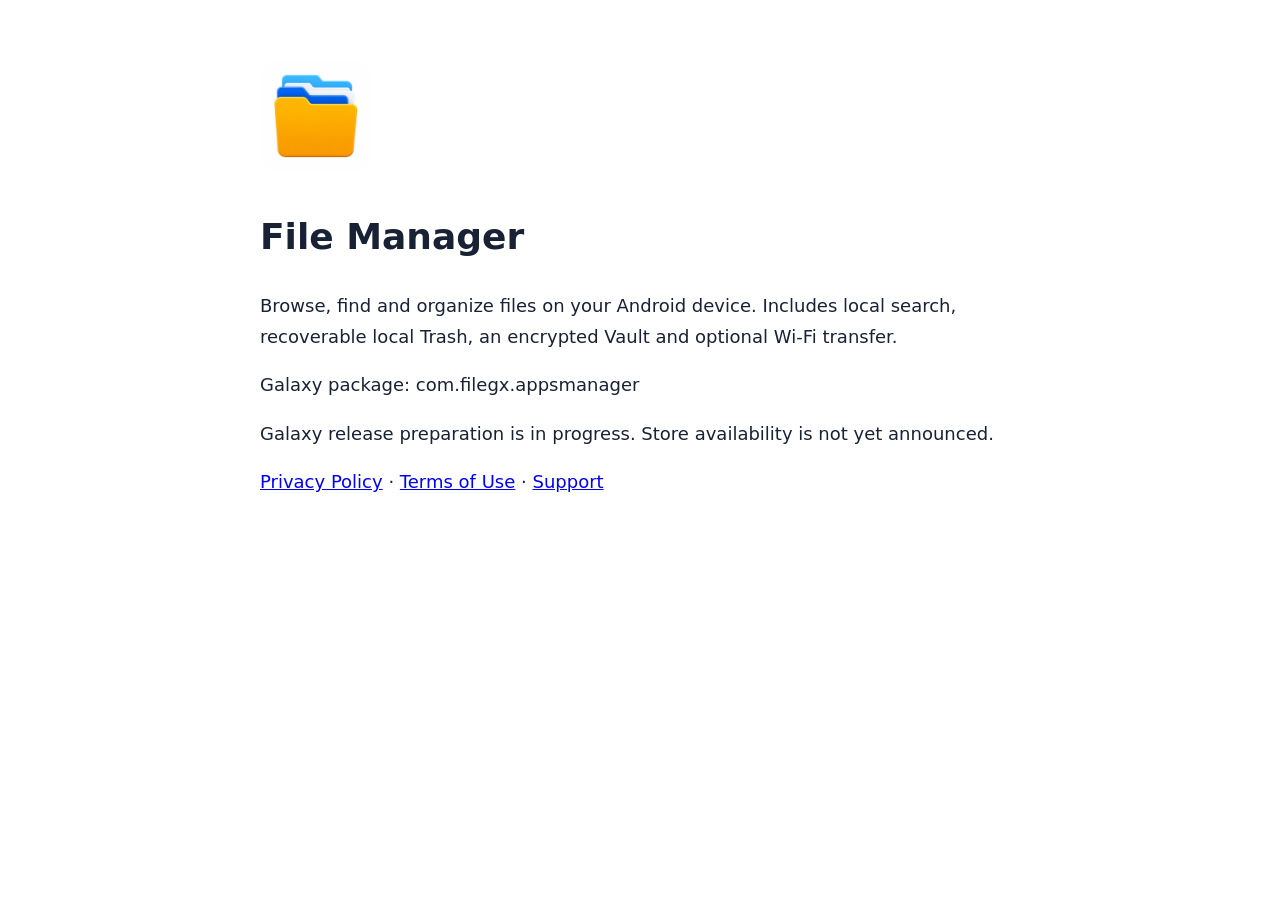
==== site/index.html @ 637db8e2 "Prepare File Manager Galaxy signed control data and legal pages" ====
<!doctype html><html lang="en"><meta charset="utf-8"><meta name="viewport" content="width=device-width"><title>File Manager</title><style>body{font:18px/1.7 system-ui;max-width:760px;margin:60px auto;padding:0 24px;color:#182234}img{width:112px;border-radius:24px}</style><main><img src="icon.png" alt="File Manager icon"><h1>File Manager</h1><p>Browse, find and organize files on your Android device. Includes local search, recoverable local Trash, an encrypted Vault and optional Wi-Fi transfer.</p><p>Galaxy package: com.filegx.appsmanager</p><p>Galaxy release preparation is in progress. Store availability is not yet announced.</p><p><a href="privacy.html">Privacy Policy</a> · <a href="terms.html">Terms of Use</a> · <a href="mailto:chennoufo11@gmail.com">Support</a></p></main></html>
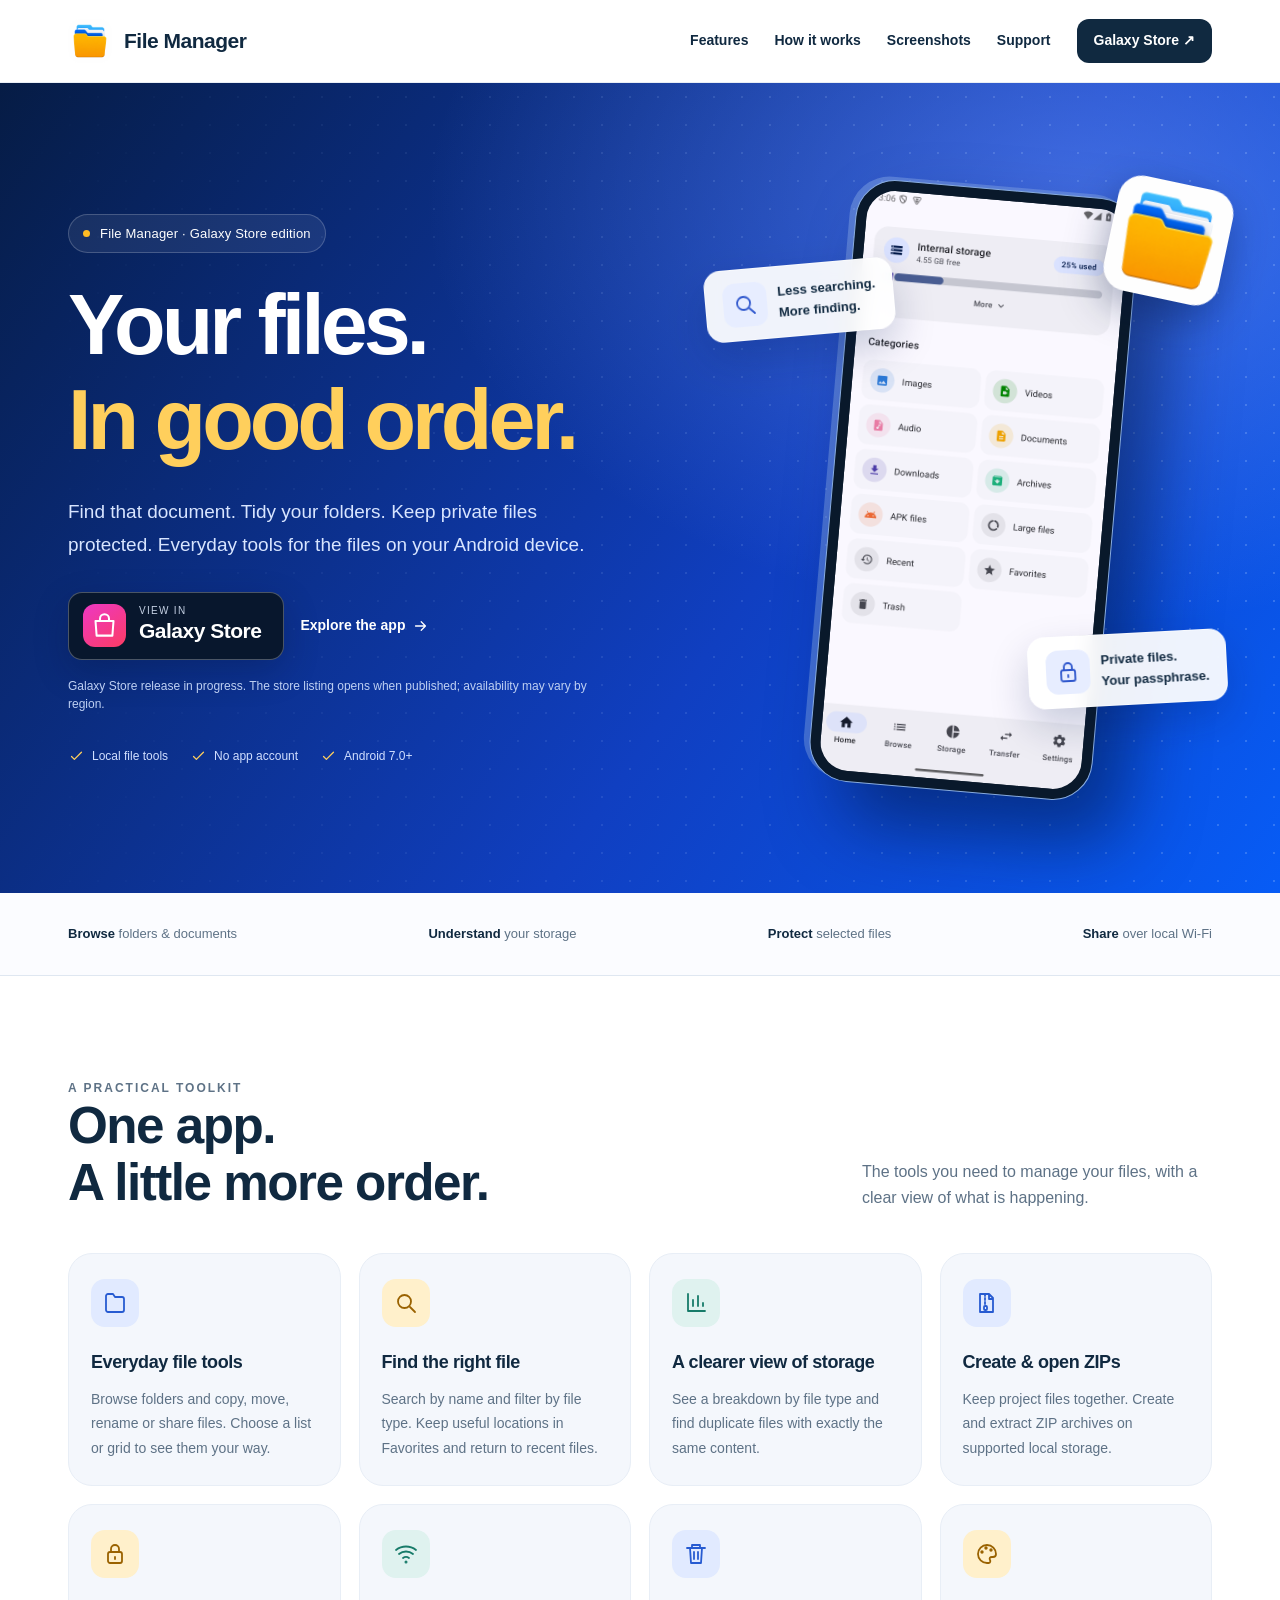
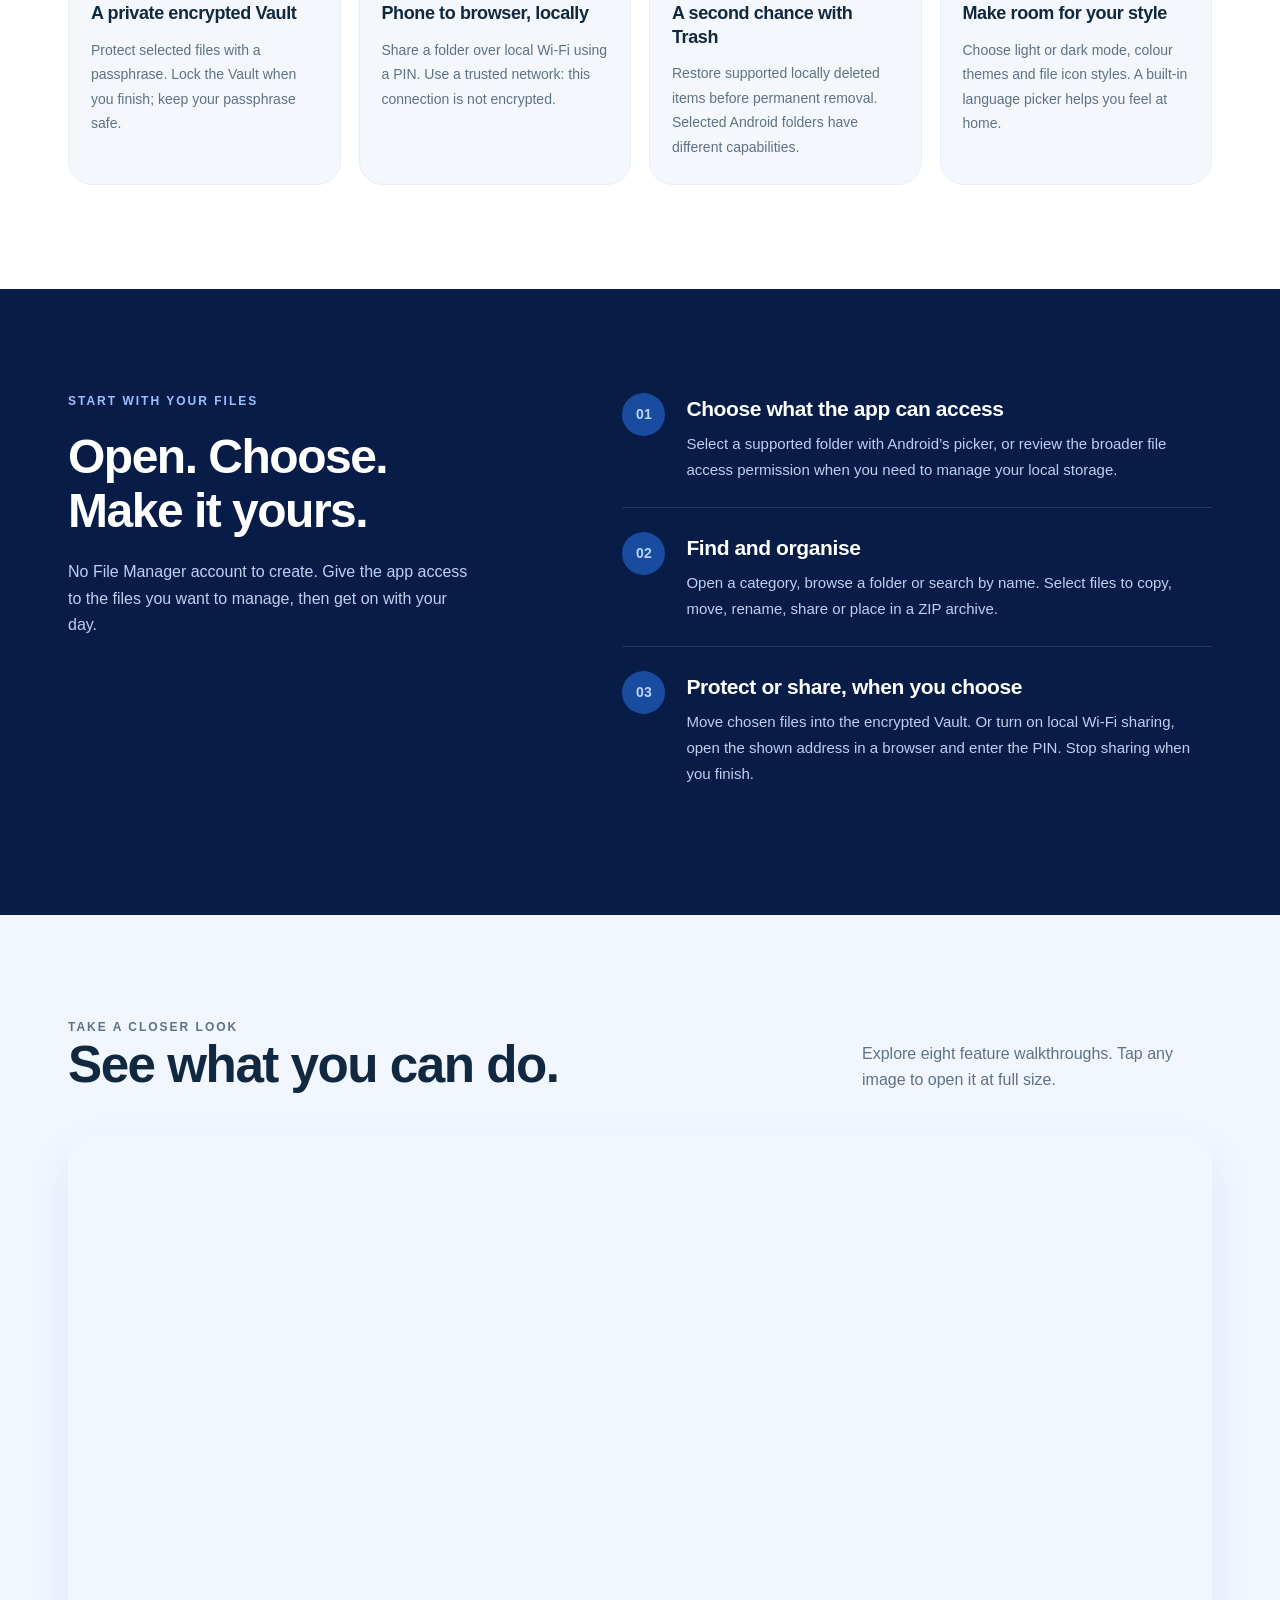
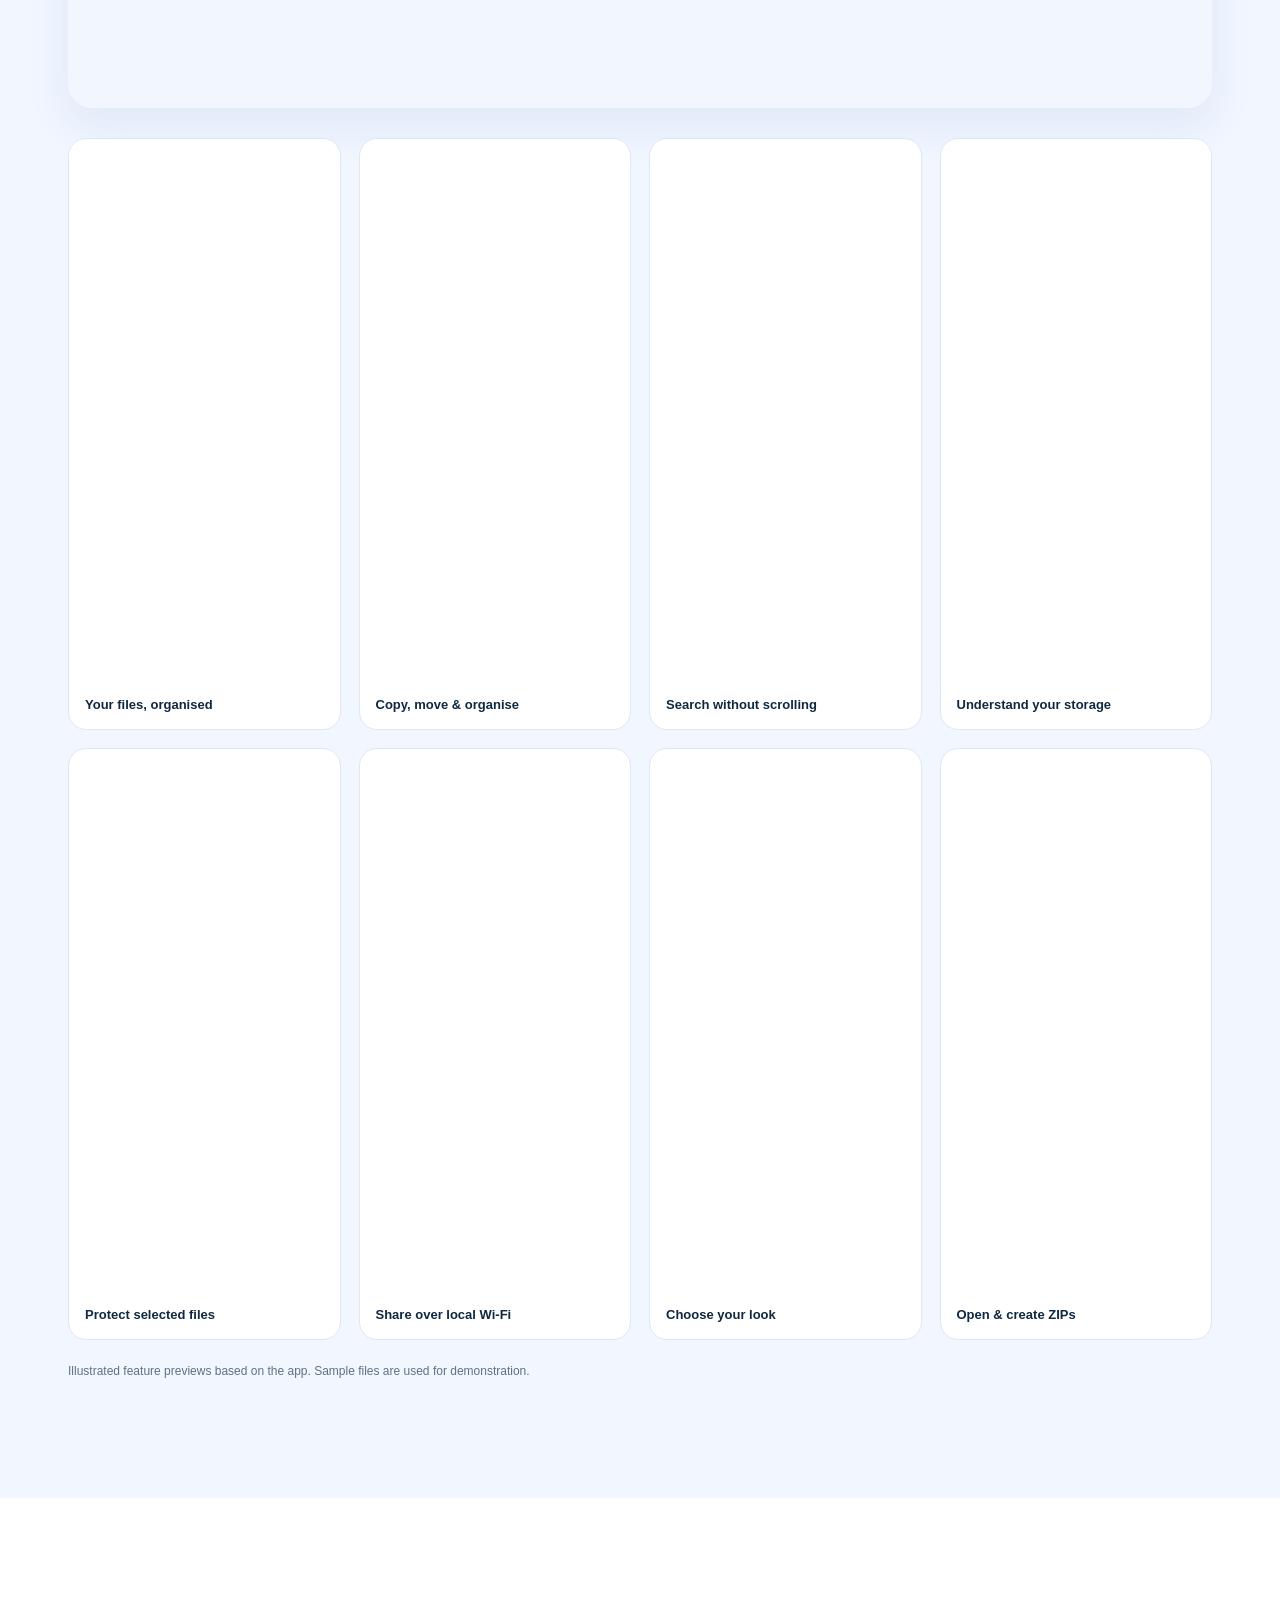
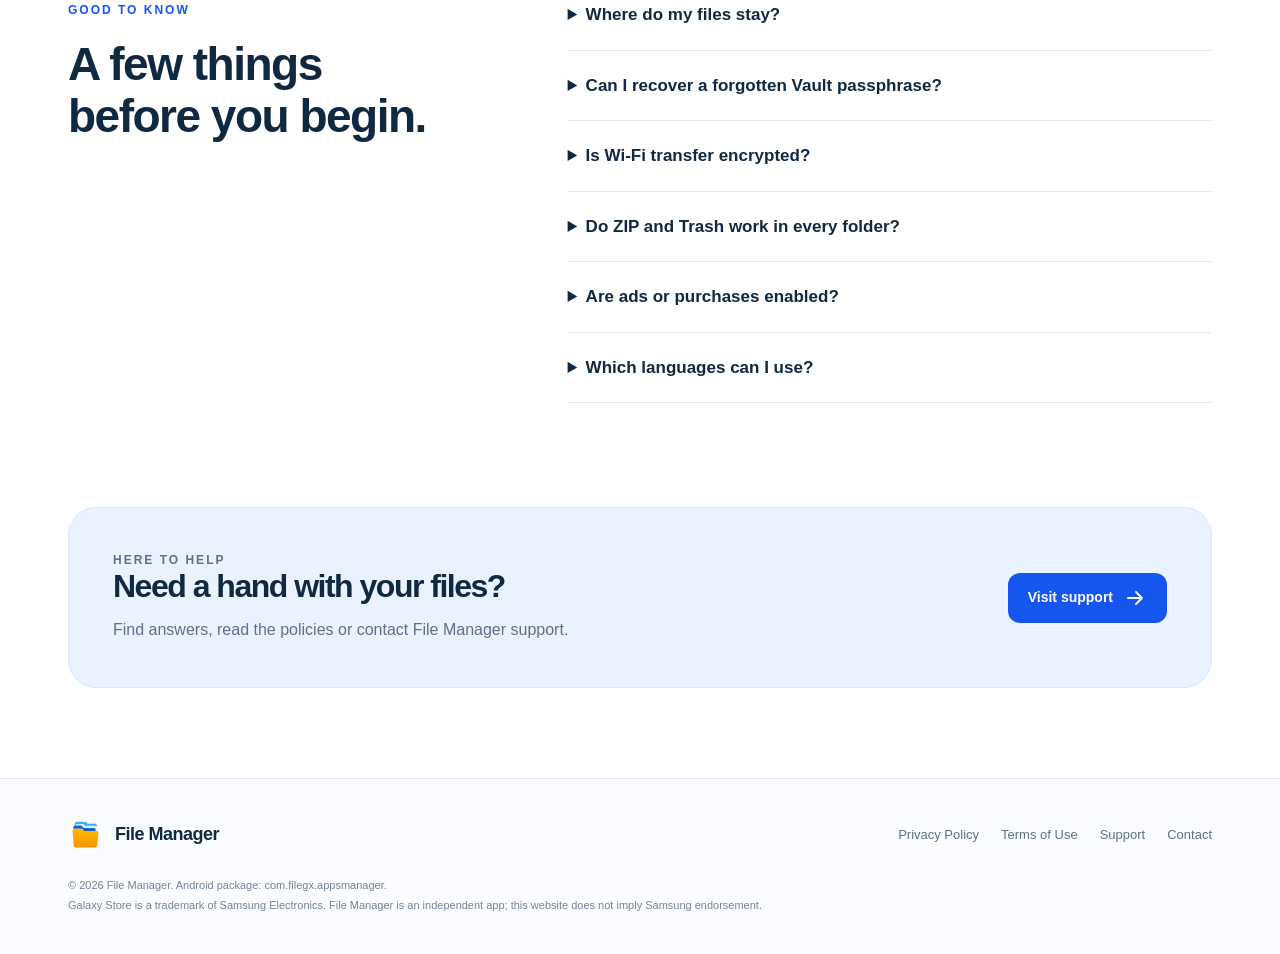
==== commit 009aa95e: "Build File Manager product landing page, screenshot gallery and support" ====
--- a/site/index.html
+++ b/site/index.html
@@ -1 +1,18 @@
-<!doctype html><html lang="en"><meta charset="utf-8"><meta name="viewport" content="width=device-width"><title>File Manager</title><style>body{font:18px/1.7 system-ui;max-width:760px;margin:60px auto;padding:0 24px;color:#182234}img{width:112px;border-radius:24px}</style><main><img src="icon.png" alt="File Manager icon"><h1>File Manager</h1><p>Browse, find and organize files on your Android device. Includes local search, recoverable local Trash, an encrypted Vault and optional Wi-Fi transfer.</p><p>Galaxy package: com.filegx.appsmanager</p><p>Galaxy release preparation is in progress. Store availability is not yet announced.</p><p><a href="privacy.html">Privacy Policy</a> · <a href="terms.html">Terms of Use</a> · <a href="mailto:chennoufo11@gmail.com">Support</a></p></main></html>+<!doctype html><html lang="en"><head><meta charset="utf-8"><meta name="viewport" content="width=device-width,initial-scale=1"><meta name="theme-color" content="#0b3bbb"><meta name="color-scheme" content="light"><meta http-equiv="Content-Security-Policy" content="default-src 'self'; img-src 'self' data:; style-src 'self'; script-src 'self'; object-src 'none'; base-uri 'self'; frame-src 'none'; form-action 'none'; connect-src 'none'"><title>File Manager — Find. Organise. Protect.</title><meta name="description" content="Browse, search and organise Android files. Explore ZIP tools, an encrypted Vault, storage analysis and local Wi-Fi sharing in File Manager."><link rel="canonical" href="https://metosapps.github.io/FileManagerGalaxyConfig/"><link rel="icon" href="icon.png" type="image/png"><link rel="apple-touch-icon" href="icon.png"><meta property="og:type" content="website"><meta property="og:title" content="File Manager — Find. Organise. Protect."><meta property="og:description" content="Browse, search and organise Android files. Explore ZIP tools, an encrypted Vault, storage analysis and local Wi-Fi sharing in File Manager."><meta property="og:url" content="https://metosapps.github.io/FileManagerGalaxyConfig/"><meta property="og:image" content="https://metosapps.github.io/FileManagerGalaxyConfig/assets/social-preview.png"><meta name="twitter:card" content="summary_large_image"><link rel="stylesheet" href="styles.css"><script src="app.js" defer></script></head><body><svg xmlns="http://www.w3.org/2000/svg" hidden aria-hidden="true"><defs>
+<symbol id="folder" viewBox="0 0 24 24"><path d="M3 7V5a2 2 0 0 1 2-2h5l2 3h7a2 2 0 0 1 2 2v11a2 2 0 0 1-2 2H5a2 2 0 0 1-2-2V7Z"/></symbol>
+<symbol id="search" viewBox="0 0 24 24"><circle cx="10.5" cy="10.5" r="6.5"/><path d="m16 16 5 5"/></symbol>
+<symbol id="chart" viewBox="0 0 24 24"><path d="M4 3v17h17M9 15V9m5 6V5m5 10v-3"/></symbol>
+<symbol id="lock" viewBox="0 0 24 24"><rect x="5" y="10" width="14" height="11" rx="2"/><path d="M8 10V7a4 4 0 0 1 8 0v3m-4 5v2"/></symbol>
+<symbol id="wifi" viewBox="0 0 24 24"><path d="M2 8a16 16 0 0 1 20 0M5 12a11 11 0 0 1 14 0m-10 4a5 5 0 0 1 6 0"/><circle cx="12" cy="20" r=".6"/></symbol>
+<symbol id="zip" viewBox="0 0 24 24"><path d="M7 3h7l4 4v14H5V3h2Zm7 0v5h4m-8-5v2m0 2v2m0 2v2"/><rect x="9" y="15" width="3" height="4" rx="1"/></symbol>
+<symbol id="trash" viewBox="0 0 24 24"><path d="M3 6h18M8 6V3h8v3M6 6l1 15h10l1-15M10 10v7m4-7v7"/></symbol>
+<symbol id="palette" viewBox="0 0 24 24"><path d="M21 12a9 9 0 1 0-9 9h2a2 2 0 0 0 1-3c-1-2 0-3 2-3h1a3 3 0 0 0 3-3Z"/><circle cx="7" cy="10" r=".8"/><circle cx="11" cy="6" r=".8"/><circle cx="16" cy="8" r=".8"/></symbol>
+<symbol id="arrow" viewBox="0 0 24 24"><path d="M5 12h14m-6-6 6 6-6 6"/></symbol>
+<symbol id="bag" viewBox="0 0 24 24"><path d="M4 8h16l-1 13H5L4 8Zm4 0V6a4 4 0 0 1 8 0v2"/></symbol>
+<symbol id="menu" viewBox="0 0 24 24"><path d="M4 6h16M4 12h16M4 18h16"/></symbol>
+<symbol id="check" viewBox="0 0 24 24"><path d="m5 12 4 4L19 6"/></symbol>
+<symbol id="close" viewBox="0 0 24 24"><path d="m6 6 12 12M6 18 18 6"/></symbol>
+<symbol id="left" viewBox="0 0 24 24"><path d="m14 6-6 6 6 6"/></symbol>
+<symbol id="right" viewBox="0 0 24 24"><path d="m10 6 6 6-6 6"/></symbol>
+<symbol id="mail" viewBox="0 0 24 24"><rect x="3" y="5" width="18" height="14" rx="2"/><path d="m3 6 9 7 9-7"/></symbol>
+</defs></svg><a class="skip" href="#main">Skip to content</a><header class="site-header"><div class="wrap header-row"><a class="brand" href="index.html"><img src="icon.png" width="44" height="44" alt=""><span>File Manager</span></a><button class="menu-toggle" data-menu aria-label="Open navigation" aria-expanded="false" aria-controls="navigation"><svg aria-hidden="true"><use href="#menu"></use></svg></button><nav class="nav" id="navigation" aria-label="Main navigation"><a href="index.html#features">Features</a><a href="index.html#how-it-works">How it works</a><a href="index.html#screenshots">Screenshots</a><a href="support.html">Support</a><a class="nav-cta" href="https://galaxystore.samsung.com/detail/com.filegx.appsmanager" target="_blank" rel="noopener noreferrer">Galaxy Store ↗</a></nav></div></header><main id="main"><section class="hero"><div class="wrap hero-grid"><div class="hero-copy"><span class="edition-label"><i></i> File Manager · Galaxy Store edition</span><h1>Your files.<br><span class="accent">In good order.</span></h1><p>Find that document. Tidy your folders. Keep private files protected. Everyday tools for the files on your Android device.</p><div class="hero-actions"><a class="store-badge" href="https://galaxystore.samsung.com/detail/com.filegx.appsmanager" target="_blank" rel="noopener noreferrer" aria-label="View File Manager in Galaxy Store" aria-describedby="store-availability"><span class="bag"><svg aria-hidden="true"><use href="#bag"></use></svg></span><span><small>View in</small><strong>Galaxy Store</strong></span></a><a class="text-link" href="#features">Explore the app <svg aria-hidden="true"><use href="#arrow"></use></svg></a></div><p class="release-note" id="store-availability">Galaxy Store release in progress. The store listing opens when published; availability may vary by region.</p><div class="hero-points"><span><svg aria-hidden="true"><use href="#check"></use></svg>Local file tools</span><span><svg aria-hidden="true"><use href="#check"></use></svg>No app account</span><span><svg aria-hidden="true"><use href="#check"></use></svg>Android 7.0+</span></div></div><div class="hero-visual"><div class="phone"><img src="assets/app-home.png" width="1080" height="2400" alt="File Manager Home screen with storage usage and file categories" fetchpriority="high"></div><img class="float-icon" src="icon.png" width="117" height="117" alt=""><div class="float-card top"><span class="card-symbol"><svg aria-hidden="true"><use href="#search"></use></svg></span>Less searching.<br>More finding.</div><div class="float-card bottom"><span class="card-symbol"><svg aria-hidden="true"><use href="#lock"></use></svg></span>Private files.<br>Your passphrase.</div></div></div></section><div class="platform-strip"><div class="wrap platform-row"><span><b>Browse</b> folders & documents</span><span><b>Understand</b> your storage</span><span><b>Protect</b> selected files</span><span><b>Share</b> over local Wi-Fi</span></div></div><section class="section" id="features"><div class="wrap"><div class="section-head"><div><p class="eyebrow">A practical toolkit</p><h2>One app.<br>A little more order.</h2></div><p>The tools you need to manage your files, with a clear view of what is happening.</p></div><div class="feature-grid"><article class="feature-card"><div class="feature-icon"><svg aria-hidden="true"><use href="#folder"></use></svg></div><h3>Everyday file tools</h3><p>Browse folders and copy, move, rename or share files. Choose a list or grid to see them your way.</p></article><article class="feature-card"><div class="feature-icon"><svg aria-hidden="true"><use href="#search"></use></svg></div><h3>Find the right file</h3><p>Search by name and filter by file type. Keep useful locations in Favorites and return to recent files.</p></article><article class="feature-card"><div class="feature-icon"><svg aria-hidden="true"><use href="#chart"></use></svg></div><h3>A clearer view of storage</h3><p>See a breakdown by file type and find duplicate files with exactly the same content.</p></article><article class="feature-card"><div class="feature-icon"><svg aria-hidden="true"><use href="#zip"></use></svg></div><h3>Create & open ZIPs</h3><p>Keep project files together. Create and extract ZIP archives on supported local storage.</p></article><article class="feature-card"><div class="feature-icon"><svg aria-hidden="true"><use href="#lock"></use></svg></div><h3>A private encrypted Vault</h3><p>Protect selected files with a passphrase. Lock the Vault when you finish; keep your passphrase safe.</p></article><article class="feature-card"><div class="feature-icon"><svg aria-hidden="true"><use href="#wifi"></use></svg></div><h3>Phone to browser, locally</h3><p>Share a folder over local Wi-Fi using a PIN. Use a trusted network: this connection is not encrypted.</p></article><article class="feature-card"><div class="feature-icon"><svg aria-hidden="true"><use href="#trash"></use></svg></div><h3>A second chance with Trash</h3><p>Restore supported locally deleted items before permanent removal. Selected Android folders have different capabilities.</p></article><article class="feature-card"><div class="feature-icon"><svg aria-hidden="true"><use href="#palette"></use></svg></div><h3>Make room for your style</h3><p>Choose light or dark mode, colour themes and file icon styles. A built-in language picker helps you feel at home.</p></article></div></div></section><section class="section how-section" id="how-it-works"><div class="wrap how-grid"><div class="how-intro"><p class="eyebrow">Start with your files</p><h2>Open. Choose.<br>Make it yours.</h2><p>No File Manager account to create. Give the app access to the files you want to manage, then get on with your day.</p></div><div class="steps"><article class="step"><span class="step-number">01</span><div><h3>Choose what the app can access</h3><p>Select a supported folder with Android’s picker, or review the broader file access permission when you need to manage your local storage.</p></div></article><article class="step"><span class="step-number">02</span><div><h3>Find and organise</h3><p>Open a category, browse a folder or search by name. Select files to copy, move, rename, share or place in a ZIP archive.</p></div></article><article class="step"><span class="step-number">03</span><div><h3>Protect or share, when you choose</h3><p>Move chosen files into the encrypted Vault. Or turn on local Wi-Fi sharing, open the shown address in a browser and enter the PIN. Stop sharing when you finish.</p></div></article></div></div></section><section class="section showcase" id="screenshots"><div class="wrap"><div class="section-head"><div><p class="eyebrow">Take a closer look</p><h2>See what you can do.</h2></div><p>Explore eight feature walkthroughs. Tap any image to open it at full size.</p></div><img class="featured-image" src="assets/featured.webp" width="1774" height="887" alt="File Manager featured graphic: browse local files, search by name, protect files in Vault and share over local Wi-Fi" loading="lazy" decoding="async"><div class="gallery"><button class="shot" data-shot="assets/01-home.webp" data-title="Your files, organised" aria-label="Enlarge screenshot: Your files, organised"><img src="assets/01-home.webp" alt="File Manager — Your files, organised" width="887" height="1774" loading="lazy" decoding="async"><span>Your files, organised</span></button><button class="shot" data-shot="assets/02-browse.webp" data-title="Copy, move &amp; organise" aria-label="Enlarge screenshot: Copy, move &amp; organise"><img src="assets/02-browse.webp" alt="File Manager — Copy, move &amp; organise" width="887" height="1774" loading="lazy" decoding="async"><span>Copy, move & organise</span></button><button class="shot" data-shot="assets/03-search.webp" data-title="Search without scrolling" aria-label="Enlarge screenshot: Search without scrolling"><img src="assets/03-search.webp" alt="File Manager — Search without scrolling" width="887" height="1774" loading="lazy" decoding="async"><span>Search without scrolling</span></button><button class="shot" data-shot="assets/04-analyzer.webp" data-title="Understand your storage" aria-label="Enlarge screenshot: Understand your storage"><img src="assets/04-analyzer.webp" alt="File Manager — Understand your storage" width="887" height="1774" loading="lazy" decoding="async"><span>Understand your storage</span></button><button class="shot" data-shot="assets/05-vault.webp" data-title="Protect selected files" aria-label="Enlarge screenshot: Protect selected files"><img src="assets/05-vault.webp" alt="File Manager — Protect selected files" width="887" height="1774" loading="lazy" decoding="async"><span>Protect selected files</span></button><button class="shot" data-shot="assets/06-transfer.webp" data-title="Share over local Wi-Fi" aria-label="Enlarge screenshot: Share over local Wi-Fi"><img src="assets/06-transfer.webp" alt="File Manager — Share over local Wi-Fi" width="887" height="1774" loading="lazy" decoding="async"><span>Share over local Wi-Fi</span></button><button class="shot" data-shot="assets/07-appearance.webp" data-title="Choose your look" aria-label="Enlarge screenshot: Choose your look"><img src="assets/07-appearance.webp" alt="File Manager — Choose your look" width="887" height="1774" loading="lazy" decoding="async"><span>Choose your look</span></button><button class="shot" data-shot="assets/08-archives.webp" data-title="Open &amp; create ZIPs" aria-label="Enlarge screenshot: Open &amp; create ZIPs"><img src="assets/08-archives.webp" alt="File Manager — Open &amp; create ZIPs" width="887" height="1774" loading="lazy" decoding="async"><span>Open & create ZIPs</span></button></div><p class="gallery-note">Illustrated feature previews based on the app. Sample files are used for demonstration.</p></div></section><section class="section" id="questions"><div class="wrap faq-grid"><div><p class="eyebrow">Good to know</p><h2>A few things<br>before you begin.</h2></div><div class="faq-items"><details><summary>Where do my files stay?</summary><p>File tools work with your device’s local storage and the folders you grant access to. File names, paths, search terms and Vault contents are not advertising parameters. Sharing or Wi-Fi transfer happens when you choose it. See the <a href="privacy.html">Privacy Policy</a> for details about app services and hosting.</p></details><details><summary>Can I recover a forgotten Vault passphrase?</summary><p>No. There is no passphrase recovery service. Keep the passphrase safe and back up important files before moving them into the Vault. Removing the app can remove its private Vault and Trash data.</p></details><details><summary>Is Wi-Fi transfer encrypted?</summary><p>No. The connection uses local HTTP and a PIN. Use a trusted Wi-Fi network, share only the intended folder, and stop the server after use. Interrupted transfers do not resume automatically.</p></details><details><summary>Do ZIP and Trash work in every folder?</summary><p>ZIP and recoverable Trash currently work with supported local storage. Folders selected through Android may have different capabilities; deletion there may be permanent. Always read the action and confirmation before deleting files.</p></details><details><summary>Are ads or purchases enabled?</summary><p>Advertising and purchasing are disabled in the current release configuration, and unregistered Pro offers are hidden. Basic local file management does not require a subscription. Any later optional offer must be presented clearly before purchase.</p></details><details><summary>Which languages can I use?</summary><p>A built-in language picker is available. The store description’s language may differ from the interface. Some screens and policies may appear in English, and feature availability can depend on your device and permissions.</p></details></div></div></section><div class="wrap"><section class="support-banner"><div><p class="eyebrow">Here to help</p><h2>Need a hand with your files?</h2><p>Find answers, read the policies or contact File Manager support.</p></div><a class="button" href="support.html">Visit support <svg aria-hidden="true"><use href="#arrow"></use></svg></a></section></div></main><dialog class="lightbox" id="gallery-dialog" aria-label="File Manager screenshot gallery"><img class="lightbox-image" alt=""><div class="lightbox-bar"><p data-caption></p><div class="dialog-controls"><button class="icon-button" data-prev aria-label="Previous screenshot"><svg aria-hidden="true"><use href="#left"></use></svg></button><button class="icon-button" data-next aria-label="Next screenshot"><svg aria-hidden="true"><use href="#right"></use></svg></button><button class="icon-button" data-close aria-label="Close screenshot gallery"><svg aria-hidden="true"><use href="#close"></use></svg></button></div></div></dialog><footer class="site-footer"><div class="wrap"><div class="footer-row"><a class="brand" href="index.html"><img src="icon.png" width="35" height="35" alt="">File Manager</a><nav class="footer-links" aria-label="Footer"><a href="privacy.html">Privacy Policy</a><a href="terms.html">Terms of Use</a><a href="support.html">Support</a><a href="mailto:chennoufo11@gmail.com">Contact</a></nav></div><p class="fine-print">© 2026 File Manager. Android package: com.filegx.appsmanager.<br>Galaxy Store is a trademark of Samsung Electronics. File Manager is an independent app; this website does not imply Samsung endorsement.</p></div></footer></body></html>
--- a/site/styles.css
+++ b/site/styles.css
@@ -0,0 +1,2 @@
+svg[hidden]{display:none}
+:root{--ink:#102940;--muted:#5e7286;--blue:#1556ef;--dark:#071d48;--line:#dfe7f1;--paper:#f4f7fc;--gold:#ffbc24;--radius:24px}*{box-sizing:border-box}html{scroll-behavior:smooth;scroll-padding-top:90px}body{margin:0;color:var(--ink);background:white;font:16px/1.65 -apple-system,BlinkMacSystemFont,"Segoe UI",sans-serif}a{color:var(--blue);text-underline-offset:4px}button,a{-webkit-tap-highlight-color:transparent}button{font:inherit}img{display:block;max-width:100%}svg{width:24px;height:24px;fill:none;stroke:currentColor;stroke-width:1.8;stroke-linecap:round;stroke-linejoin:round}button,a,input,summary{outline-offset:5px}:focus-visible{outline:3px solid #f7a900}.wrap{max-width:1200px;margin:auto;padding:0 28px}.skip{position:fixed;left:16px;top:-100px;z-index:100;background:white;padding:12px}.skip:focus{top:10px}.site-header{position:sticky;top:0;z-index:40;background:#ffffffee;border-bottom:1px solid #e9eef5;backdrop-filter:blur(18px)}.header-row{display:flex;align-items:center;gap:28px;min-height:82px}.brand{display:flex;align-items:center;gap:12px;color:var(--ink);text-decoration:none;font-size:21px;font-weight:800;letter-spacing:-.5px;white-space:nowrap}.brand img{width:44px;height:44px;border-radius:12px}.nav{display:flex;align-items:center;gap:26px;margin-left:auto}.nav a{font-size:14px;font-weight:650;color:var(--ink);text-decoration:none}.nav a:hover{color:var(--blue)}.nav .nav-cta{background:var(--ink);color:white;padding:10px 17px;border-radius:12px}.menu-toggle{display:none;border:1px solid var(--line);background:white;padding:9px;border-radius:10px;margin-left:auto}.hero{color:white;position:relative;overflow:hidden;background:radial-gradient(ellipse at 85% 15%,#7399ff80,transparent 43%),linear-gradient(125deg,#061c45 0%,#103fc1 60%,#075cf6 100%)}.hero:before{content:"";position:absolute;inset:0;background-image:radial-gradient(#b4d1ff40 1px,transparent 1px);background-size:28px 28px;mask-image:linear-gradient(to right,transparent,#000)}.hero-grid{position:relative;display:grid;grid-template-columns:1.12fr .88fr;gap:60px;align-items:center;min-height:810px;padding-top:76px;padding-bottom:72px}.eyebrow{font-size:12px;line-height:1.4;letter-spacing:2px;text-transform:uppercase;font-weight:800;color:var(--blue);margin:0 0 20px}.hero .eyebrow{color:#c8d9ff}.edition-label{display:inline-flex;align-items:center;gap:10px;padding:8px 14px;background:#ffffff12;border:1px solid #ffffff32;border-radius:100px;margin-bottom:25px;font-size:13px;letter-spacing:.2px}.edition-label i{display:block;width:7px;height:7px;background:var(--gold);border-radius:50%}h1,h2,h3{line-height:1.12;letter-spacing:-1.5px}h1{font-size:clamp(50px,6.6vw,86px);margin:0 0 28px;letter-spacing:-4px}h1 .accent{color:#ffcf5c}.hero-copy>p{font-size:19px;line-height:1.75;color:#d8e5ff;max-width:520px;margin:0 0 30px}.hero-actions{display:flex;align-items:center;gap:16px;flex-wrap:wrap}.store-badge{display:inline-flex;align-items:center;gap:13px;padding:11px 22px 12px 14px;border:1px solid #ffffff44;border-radius:14px;background:#08172d;color:white;text-decoration:none;box-shadow:0 12px 35px #05122f3d;transition:transform .2s,background .2s}.store-badge:hover{transform:translateY(-3px);background:#152d49}.store-badge .bag{width:43px;height:43px;background:linear-gradient(145deg,#ed38c4,#fc3c64);border-radius:12px;display:grid;place-items:center}.store-badge .bag svg{width:27px;height:27px}.store-badge small{display:block;font-size:10px;line-height:1.1;letter-spacing:1.3px;text-transform:uppercase;color:#c6d2e5}.store-badge strong{display:block;font-size:21px;line-height:1.4;font-weight:700;letter-spacing:-.5px}.text-link{color:white;font-size:14px;font-weight:700;text-decoration:none;display:inline-flex;gap:7px;align-items:center}.text-link svg{width:17px}.release-note{font-size:12px!important;color:#bed0f3!important;line-height:1.5!important;margin-top:17px!important}.hero-points{display:flex;gap:22px;margin-top:34px;flex-wrap:wrap;color:#d1dfff;font-size:12px}.hero-points span{display:flex;align-items:center;gap:7px}.hero-points svg{width:17px;height:17px;color:#ffcf5c}.hero-visual{position:relative;display:flex;justify-content:center;align-items:center;min-height:640px}.phone{width:284px;padding:10px;background:#09192b;border:1px solid #88acdf;border-radius:40px;box-shadow:35px 40px 70px #01113980,-6px -3px 0 #99b8ed60;transform:rotate(5deg);position:relative}.phone img{border-radius:29px;width:100%;height:auto}.float-card{position:absolute;display:flex;align-items:center;gap:11px;border:1px solid #ffffff8a;border-radius:17px;padding:13px 17px;color:var(--ink);background:#ffffffed;box-shadow:0 18px 40px #041a5133;font-size:13px;font-weight:750;backdrop-filter:blur(10px)}.float-card .card-symbol{background:#e7edff;color:#2f57cd;border-radius:12px;padding:10px;display:grid;place-items:center}.float-card.top{left:-30px;top:94px;transform:rotate(-5deg)}.float-card.bottom{right:-15px;bottom:105px;transform:rotate(-3deg)}.float-icon{border-radius:24px;position:absolute;width:117px;height:117px;right:-15px;top:12px;transform:rotate(12deg);filter:drop-shadow(0 14px 20px #00124060)}.platform-strip{border-bottom:1px solid var(--line);background:#fbfcff}.platform-row{display:flex;justify-content:space-between;gap:25px;align-items:center;min-height:82px;color:var(--muted);font-size:13px}.platform-row b{color:var(--ink)}section.section{padding:104px 0}.section-head{display:flex;justify-content:space-between;gap:40px;align-items:end;margin-bottom:42px}.section-head h2{font-size:clamp(34px,4vw,52px);margin:0;max-width:650px}.section-head p{color:var(--muted);max-width:350px;margin:0}.feature-grid{display:grid;grid-template-columns:repeat(4,1fr);gap:18px}.feature-card{background:var(--paper);border:1px solid #e8eef6;border-radius:var(--radius);padding:25px 22px}.feature-icon{width:48px;height:48px;border-radius:14px;display:grid;place-items:center;background:#e1eaff;color:#275bd1;margin-bottom:24px}.feature-card:nth-child(3n+2) .feature-icon{background:#fff0cb;color:#9a6200}.feature-card:nth-child(3n) .feature-icon{background:#dff2ef;color:#177b69}.feature-card h3{font-size:18px;letter-spacing:-.4px;line-height:1.3;margin:0 0 12px}.feature-card p{color:var(--muted);font-size:14px;line-height:1.75;margin:0}.how-section{background:var(--dark);color:white}.how-section .eyebrow{color:#9dbfff}.how-grid{display:grid;grid-template-columns:.9fr 1.1fr;gap:72px;align-items:start}.how-grid h2{font-size:48px;margin:0 0 22px}.how-intro p{color:#bdd0ed;max-width:400px}.steps{display:grid;gap:24px}.step{display:flex;gap:21px;border-bottom:1px solid #ffffff20;padding-bottom:24px}.step:last-child{border:0}.step-number{flex:0 0 43px;height:43px;border-radius:50%;background:#194b9f;color:#b9d6ff;display:grid;place-items:center;font-size:14px;font-weight:800}.step h3{font-size:21px;letter-spacing:-.4px;margin:4px 0 10px}.step p{font-size:15px;line-height:1.75;color:#bdd0ed;margin:0}.showcase{background:#f1f6ff}.featured-image{width:100%;height:auto;border-radius:24px;margin-bottom:30px;box-shadow:0 18px 45px #1e4d9c14}.gallery{display:grid;grid-template-columns:repeat(4,1fr);gap:18px}.shot{padding:0;text-align:left;background:white;border:1px solid #dde7f5;border-radius:18px;overflow:hidden;cursor:zoom-in;transition:transform .2s,box-shadow .2s}.shot:hover{transform:translateY(-5px);box-shadow:0 18px 30px #1548a122}.shot img{width:100%;height:auto;aspect-ratio:1/2;object-fit:contain}.shot span{display:block;padding:14px 16px;font-size:13px;font-weight:750;color:var(--ink)}.gallery-note{font-size:12px;color:var(--muted);margin-top:22px}.faq-grid{display:grid;grid-template-columns:.8fr 1.2fr;gap:70px}.faq-grid h2{font-size:46px;margin:0}.faq-items details{border-bottom:1px solid var(--line);padding:22px 0}.faq-items details:first-child{padding-top:0}.faq-items summary{cursor:pointer;font-size:17px;font-weight:700;padding-right:20px;line-height:1.5}.faq-items details p{font-size:15px;color:var(--muted);margin:15px 0 2px}.support-banner{background:#eaf1ff;border:1px solid #dbe7ff;border-radius:28px;padding:44px;display:flex;gap:36px;align-items:center;justify-content:space-between;margin-bottom:90px}.support-banner h2{font-size:32px;margin:0 0 12px}.support-banner p{color:var(--muted);margin:0}.button{display:inline-flex;align-items:center;justify-content:center;gap:10px;border:0;border-radius:12px;background:var(--blue);color:white;padding:13px 20px;font-size:14px;font-weight:750;text-decoration:none;white-space:nowrap;cursor:pointer}.button.secondary{background:white;color:var(--ink);border:1px solid var(--line)}.button:hover{filter:brightness(1.08)}.button-row{display:flex;gap:12px;flex-wrap:wrap}.site-footer{border-top:1px solid var(--line);background:#fbfcff;padding:38px 0}.footer-row{display:flex;justify-content:space-between;gap:30px;align-items:center}.footer-row .brand{font-size:18px}.footer-row .brand img{width:35px;height:35px}.footer-links{display:flex;gap:22px;flex-wrap:wrap}.footer-links a{color:var(--muted);font-size:13px;text-decoration:none}.fine-print{font-size:11px;color:#728397;margin:24px 0 0;line-height:1.8}.legal-main{max-width:850px;margin:70px auto 90px;padding:0 28px}.legal-main h1{font-size:52px;letter-spacing:-2px;margin-bottom:14px}.legal-main h2{font-size:24px;letter-spacing:-.5px;margin-top:40px}.legal-main p,.legal-main li{color:#4e6378}.legal-main .lead{font-size:19px}.legal-meta{font-size:13px;color:#75879a}.legal-card{background:var(--paper);padding:28px;border:1px solid var(--line);border-radius:20px;margin-top:28px}.legal-card h2{margin-top:0}.contact-address{font-size:clamp(19px,4vw,29px);font-weight:750;overflow-wrap:anywhere}.lightbox{border:0;border-radius:22px;padding:16px;background:#0c1d33;color:white;max-width:min(96vw,1100px);max-height:96svh}.lightbox::backdrop{background:#031125db;backdrop-filter:blur(8px)}.lightbox-image{max-height:80svh;max-width:100%;width:auto;height:auto;margin:auto;border-radius:10px}.lightbox-bar{display:flex;justify-content:space-between;align-items:center;gap:18px;padding:10px 4px 0}.lightbox-bar p{font-size:13px;margin:0}.icon-button{border:1px solid #ffffff40;background:#ffffff12;border-radius:10px;padding:7px;color:white;cursor:pointer;display:grid;place-items:center}.dialog-controls{display:flex;gap:8px}.empty-feedback{font-size:13px;min-height:24px;margin-top:10px;color:#396791}@media(min-width:1550px){.hero-grid{gap:100px}}@media(max-width:1050px){.feature-grid{grid-template-columns:repeat(2,1fr)}.hero-grid{gap:25px;grid-template-columns:1fr 1fr}.float-card.top{left:-8px}.float-card.bottom{right:-8px}.float-icon{right:0;width:90px;height:90px}.nav{gap:17px}.hero-points{gap:14px}.gallery{gap:12px}.how-grid,.faq-grid{gap:40px}}@media(max-width:760px){.wrap{padding:0 22px}.header-row{min-height:72px}.brand{font-size:19px}.brand img{width:38px;height:38px}.menu-toggle{display:grid}.nav{display:none;position:absolute;top:71px;left:0;right:0;background:white;padding:20px 24px;box-shadow:0 20px 28px #0c275c10;flex-direction:column;align-items:stretch;gap:20px}.nav.is-open{display:flex}.nav .nav-cta{text-align:center}.hero-grid{grid-template-columns:1fr;gap:25px;padding-top:48px;padding-bottom:45px;min-height:0}.hero-copy>p{font-size:17px;max-width:none}h1{font-size:58px;letter-spacing:-2.8px;margin-bottom:22px}.edition-label{margin-bottom:22px}.hero-visual{min-height:625px;max-width:410px;width:100%;margin:auto}.phone{width:254px;border-radius:36px}.phone img{border-radius:25px}.float-card.top{left:-2px;top:95px;font-size:11px;padding:10px}.float-card.bottom{right:-1px;bottom:95px;font-size:11px;padding:10px}.float-icon{right:8px;top:4px}.hero-points{margin-top:26px;gap:17px}.platform-row{display:grid;grid-template-columns:1fr 1fr;gap:13px;padding-top:23px;padding-bottom:23px;font-size:11px}section.section{padding:67px 0}.section-head{display:block;margin-bottom:28px}.section-head h2{font-size:36px}.section-head p{margin-top:18px;max-width:none}.feature-grid{gap:12px}.feature-card{padding:21px 17px;border-radius:18px}.feature-card h3{font-size:16px}.feature-card p{font-size:13px}.feature-icon{margin-bottom:18px}.how-grid,.faq-grid{grid-template-columns:1fr;gap:28px}.how-grid h2,.faq-grid h2{font-size:36px}.how-intro p{max-width:none}.gallery{grid-template-columns:repeat(2,1fr);gap:14px}.shot span{font-size:12px;padding:12px}.featured-image{border-radius:15px;margin-bottom:22px}.support-banner{padding:28px;display:block;margin-bottom:60px}.support-banner h2{font-size:28px}.support-banner .button{margin-top:23px}.footer-row{display:block}.footer-links{margin-top:24px;gap:21px}.legal-main{margin:45px auto 60px;padding:0 22px}.legal-main h1{font-size:40px}.lightbox{padding:10px}.lightbox-bar{gap:10px}.lightbox-image{max-height:78svh}}@media(max-width:370px){h1{font-size:51px}.hero-actions{gap:20px}.feature-grid{grid-template-columns:1fr}.hero-visual{min-height:600px}.float-card{padding:8px!important}.float-card .card-symbol{padding:7px}}@media(prefers-reduced-motion:reduce){html{scroll-behavior:auto}*,*:before,*:after{transition:none!important;animation:none!important}}
